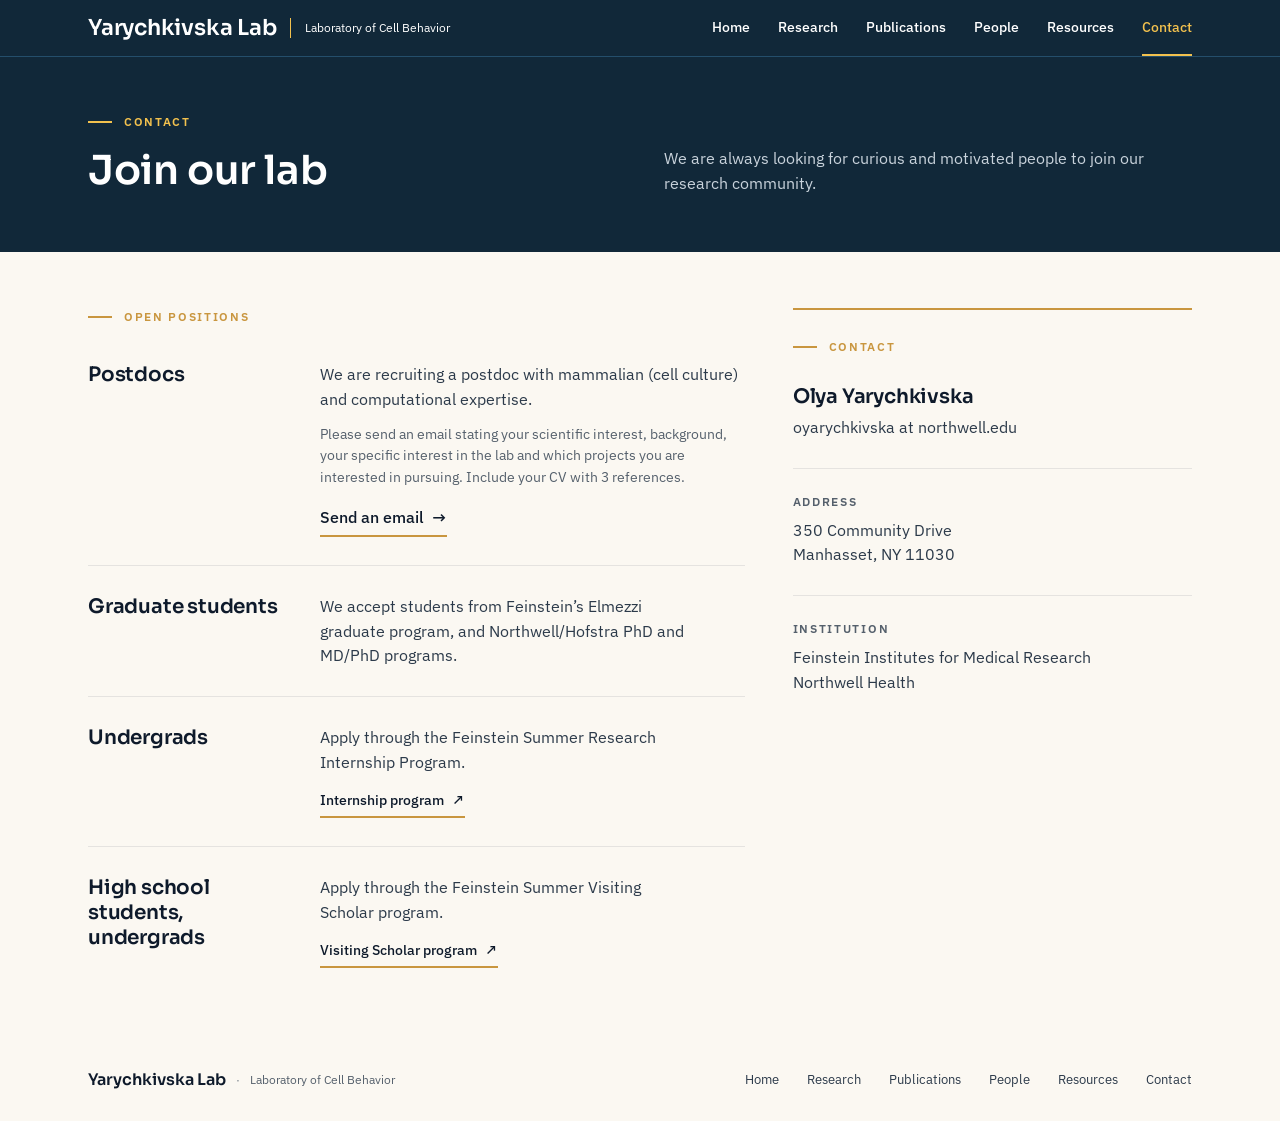
==== contact.html @ ba49e0a5 "Add all pages and responsive header from updated design Research, Publications, People, Resources an" ====
<!DOCTYPE html>
<html lang="en">
<head>
<meta charset="utf-8">
<meta name="viewport" content="width=device-width, initial-scale=1">
<title>Contact — Yarychkivska Lab</title>
<meta name="description" content="Join the Yarychkivska Lab: open positions for postdocs, graduate, undergraduate, and high school students.">
<link rel="preconnect" href="https://fonts.googleapis.com">
<link rel="preconnect" href="https://fonts.gstatic.com" crossorigin>
<link rel="stylesheet" href="https://fonts.googleapis.com/css2?family=IBM+Plex+Sans:ital,wght@0,300..700;1,300..700&family=Sora:wght@300..700&display=swap">
<link rel="stylesheet" href="css/styles.css">
</head>
<body data-page="Contact">
<div class="page">
  <div data-site-header></div>

  <main>
    <section class="inverse on-dark page-hero">
      <div class="container" style="display:grid;grid-template-columns:repeat(auto-fit,minmax(min(100%,420px),1fr));gap:24px 48px;align-items:end">
        <div class="section-heading large">
          <div class="eyebrow">Contact</div>
          <h1>Join our lab</h1>
        </div>
        <p class="muted" style="max-width:480px">We are always looking for curious and motivated people to join our research community.</p>
      </div>
    </section>

    <section style="padding:56px 0 72px">
      <div class="container" style="display:flex;flex-wrap:wrap;gap:48px">
        <div class="stack" style="flex:1.7 1 420px;min-width:0">
          <div class="eyebrow">Open positions</div>
          <div class="stack" style="margin-top:8px">
            <article class="position">
              <h3>Postdocs</h3>
              <div class="content">
                <p class="body-text">We are recruiting a postdoc with mammalian (cell culture) and computational expertise.</p>
                <p style="font-size:14px;line-height:var(--lh-body);color:var(--text-muted)">Please send an email stating your scientific interest, background, your specific interest in the lab and which projects you are interested in pursuing. Include your CV with 3 references.</p>
                <div style="margin-top:4px"><a class="arrow-link" href="mailto:oyarychkivska@northwell.edu">Send an email</a></div>
              </div>
            </article>
            <article class="position">
              <h3>Graduate students</h3>
              <div class="content">
                <p class="body-text">We accept students from Feinstein’s Elmezzi graduate program, and Northwell/Hofstra PhD and MD/PhD programs.</p>
              </div>
            </article>
            <article class="position">
              <h3>Undergrads</h3>
              <div class="content">
                <p class="body-text">Apply through the Feinstein Summer Research Internship Program.</p>
                <div><a class="arrow-link external" href="https://feinstein.northwell.edu/education/summer-student-intern-program" target="_blank" rel="noopener">Internship program</a></div>
              </div>
            </article>
            <article class="position">
              <h3>High school students, undergrads</h3>
              <div class="content">
                <p class="body-text">Apply through the Feinstein Summer Visiting Scholar program.</p>
                <div><a class="arrow-link external" href="https://feinstein.northwell.edu/education/summer-student-intern-program" target="_blank" rel="noopener">Visiting Scholar program</a></div>
              </div>
            </article>
          </div>
        </div>

        <aside class="contact-aside">
          <div class="eyebrow">Contact</div>
          <div class="stack" style="gap:6px">
            <h3 class="h3">Olya Yarychkivska</h3>
            <a href="mailto:oyarychkivska@northwell.edu" style="font-size:16px;color:var(--text-body)">oyarychkivska at northwell.edu</a>
          </div>
          <div class="block">
            <span class="label">Address</span>
            <p class="body-text">350 Community Drive<br>Manhasset, NY 11030</p>
          </div>
          <div class="block">
            <span class="label">Institution</span>
            <p class="body-text">Feinstein Institutes for Medical Research<br>Northwell Health</p>
          </div>
        </aside>
      </div>
    </section>
  </main>

  <div data-site-footer></div>
</div>
<script src="js/site.js"></script>
</body>
</html>
---- css/styles.css ----
/* Yarychkivska Lab — design tokens + components (ported from the Claude Design system) */

:root{
  /* Navy */
  --navy-900:#0b1c2a; --navy-800:#112839; --navy-700:#1a3a52; --navy-600:#244e6b; --navy-400:#5d7a91;
  /* Cream / paper */
  --cream-50:#fdfbf7; --cream-100:#fbf8f2; --cream-200:#f5ede6; --cream-300:#ece3d8;
  /* Gold */
  --gold-300:#f2c14e; --gold-400:#e0ad4f; --gold-500:#c9963f; --gold-600:#a87a2c;
  /* Ink */
  --ink-900:#0e1a2b; --ink-700:#2c3a4a; --ink-500:#55606c; --ink-400:#7a838d;
  --line-200:#e5e3e0; --line-300:#d6d2cc;

  /* Semantic */
  --surface-page:var(--cream-100);
  --surface-sunken:var(--cream-200);
  --surface-inverse:var(--navy-800);
  --text-heading:var(--ink-900);
  --text-body:var(--ink-700);
  --text-muted:var(--ink-500);
  --text-caption:var(--ink-500);
  --text-on-inverse-muted:#c9d3dc;
  --accent:var(--gold-500);
  --border-subtle:var(--line-200);
  --border-on-inverse:var(--navy-600);
  --link:var(--ink-900);
  --focus-ring:var(--gold-400);

  /* Typography */
  --font-display:"Sora","IBM Plex Sans",system-ui,sans-serif;
  --font-body:"IBM Plex Sans",system-ui,sans-serif;
  --fs-display:52px; --fs-h1:40px; --fs-h2:30px; --fs-h3:20px; --fs-numeral:40px;
  --fs-body:16px; --fs-eyebrow:12px; --fs-nav:14px;
  --lh-tight:1.1; --lh-snug:1.25; --lh-body:1.55;
  --ls-display:-0.02em; --ls-heading:-0.01em; --ls-eyebrow:0.14em;

  /* Spacing */
  --container-max:1200px;
  --gutter:48px;
  --rule-accent-w:24px; --rule-accent-h:2px;
  --underline-h:2px;
  --button-border-w:1.5px;
  --ease-standard:cubic-bezier(.2,.6,.2,1);
  --dur-base:200ms;
}

@media (max-width:720px){
  :root{ --gutter:20px; --fs-display:36px; --fs-h1:30px; --fs-h2:24px; --fs-numeral:32px; }
}

/* Base */
*,*::before,*::after{box-sizing:border-box}
html{scroll-behavior:smooth}
body{margin:0;background:var(--surface-page);color:var(--text-body);font-family:var(--font-body);font-size:var(--fs-body);line-height:var(--lh-body);-webkit-font-smoothing:antialiased}
h1,h2,h3{font-family:var(--font-display);color:var(--text-heading);margin:0;letter-spacing:var(--ls-heading);text-wrap:balance}
p{margin:0;text-wrap:pretty}
a{color:var(--link);text-decoration:none}
a:hover{color:var(--gold-600)}
a:focus-visible,button:focus-visible{outline:2px solid var(--focus-ring);outline-offset:3px}
img,video{max-width:100%}

/* Layout */
.page{min-height:100vh;display:flex;flex-direction:column}
.page > main{flex:1}
.container{max-width:var(--container-max);margin:0 auto;padding:0 var(--gutter)}
.inverse{background:var(--surface-inverse)}
.sunken{background:var(--surface-sunken)}
.stack{display:flex;flex-direction:column}
.split{display:grid;grid-template-columns:repeat(auto-fit,minmax(min(100%,420px),1fr));gap:48px;align-items:center}
.split-380{display:grid;grid-template-columns:repeat(auto-fit,minmax(min(100%,380px),1fr));gap:48px}
.split-340{display:grid;grid-template-columns:repeat(auto-fit,minmax(min(100%,340px),1fr));gap:24px 48px}
.body-text{font-size:16px;line-height:var(--lh-body);color:var(--text-body)}
.caption{font-size:12px;line-height:1.5;color:var(--text-caption)}
.label{font-size:12px;font-weight:600;letter-spacing:var(--ls-eyebrow);text-transform:uppercase;color:var(--text-muted)}
.label.gold{color:var(--gold-600)}
.numeral{font-family:var(--font-display);font-weight:300;font-size:var(--fs-numeral);line-height:1;color:var(--accent)}
.h2{font-weight:600;font-size:var(--fs-h2);line-height:var(--lh-snug)}
.h3{font-weight:600;font-size:var(--fs-h3);line-height:var(--lh-snug)}

/* Header */
.site-header{position:relative;z-index:20;background:var(--surface-inverse);border-bottom:1px solid var(--border-on-inverse)}
.site-header .container{height:56px;display:flex;align-items:center;justify-content:space-between;gap:24px}
.brand{display:flex;align-items:center;gap:14px;min-width:0}
.brand-name{font-family:var(--font-display);font-weight:600;font-size:22px;color:#fff;letter-spacing:var(--ls-heading);white-space:nowrap}
.brand-rule{width:1px;height:20px;background:var(--gold-300)}
.brand-tagline{font-size:12px;color:#fff;white-space:nowrap}
.site-nav{display:flex;gap:28px;align-self:stretch}
.site-nav a{display:flex;align-items:center;font-size:var(--fs-nav);font-weight:500;color:#fff}
.site-nav a:hover{color:var(--gold-300)}
.site-nav a[aria-current="page"]{color:var(--gold-300);box-shadow:inset 0 -2px 0 var(--gold-300)}
.burger{display:none;width:44px;height:44px;margin-right:-10px;flex-direction:column;align-items:center;justify-content:center;gap:6px;background:transparent;border:0;cursor:pointer;padding:0}
.burger i{display:block;width:22px;height:2px;background:#fff;transition:transform var(--dur-base) var(--ease-standard),opacity var(--dur-base) var(--ease-standard)}
.burger[aria-expanded="true"] i{background:var(--gold-300)}
.burger[aria-expanded="true"] i:nth-child(1){transform:translateY(8px) rotate(45deg)}
.burger[aria-expanded="true"] i:nth-child(2){opacity:0}
.burger[aria-expanded="true"] i:nth-child(3){transform:translateY(-8px) rotate(-45deg)}
.mobile-nav{display:none;position:absolute;left:0;right:0;top:57px;background:var(--surface-inverse);border-bottom:1px solid var(--border-on-inverse);padding:8px var(--gutter) 28px;flex-direction:column}
.mobile-nav a{display:flex;align-items:center;justify-content:space-between;min-height:52px;font-family:var(--font-display);font-weight:600;font-size:20px;letter-spacing:var(--ls-heading);color:#fff;border-bottom:1px solid var(--border-on-inverse)}
.mobile-nav a::after{content:"\2192";font-family:var(--font-body);font-weight:400;font-size:16px;color:var(--gold-300)}
.mobile-nav a[aria-current="page"]{color:var(--gold-300)}
.mobile-nav span{margin-top:20px;font-size:12px;color:var(--text-on-inverse-muted)}

@media (max-width:1099px){ .brand-rule,.brand-tagline{display:none} }
@media (max-width:919px){
  .site-nav{display:none}
  .burger{display:flex}
  .site-header.open .mobile-nav{display:flex}
  .brand-rule,.brand-tagline{display:block}
}
@media (max-width:559px){ .brand-rule,.brand-tagline{display:none} }

/* Eyebrow + section heading */
.eyebrow{display:flex;align-items:center;gap:12px;font-size:var(--fs-eyebrow);font-weight:600;letter-spacing:var(--ls-eyebrow);text-transform:uppercase;color:var(--gold-500)}
.eyebrow::before{content:"";width:var(--rule-accent-w);height:var(--rule-accent-h);background:currentColor;display:block;flex:none}
.on-dark .eyebrow,.eyebrow.on-dark{color:var(--gold-300)}
.section-heading{display:flex;flex-direction:column;gap:14px}
.section-heading h1,.section-heading h2{font-weight:600;font-size:var(--fs-h2);line-height:var(--lh-snug)}
.section-heading.large h1,.section-heading.large h2{font-size:var(--fs-h1)}
.on-dark .section-heading h1,.on-dark .section-heading h2{color:#fff}

/* Arrow link */
.arrow-link{display:inline-flex;align-items:center;gap:8px;font-weight:500;font-size:16px;color:var(--ink-900);padding-bottom:4px;border-bottom:var(--underline-h) solid var(--gold-500);transition:gap var(--dur-base) var(--ease-standard)}
.arrow-link:hover{gap:12px;color:var(--ink-900)}
.arrow-link::after{content:"\2192";font-size:1.05em}
.arrow-link.external{font-size:14px}
.arrow-link.external::after{content:"\2197"}
.on-dark .arrow-link{color:#fff;border-bottom-color:var(--gold-300)}
.on-dark .arrow-link.accent{color:var(--gold-300)}
.links{display:flex;gap:32px;flex-wrap:wrap}

/* Button */
.button{display:inline-flex;align-items:center;gap:10px;padding:14px 32px;border:var(--button-border-w) solid var(--gold-300);background:transparent;color:var(--gold-300);font-family:var(--font-body);font-size:16px;font-weight:500;white-space:nowrap;transition:background var(--dur-base) var(--ease-standard),color var(--dur-base) var(--ease-standard)}
.button::after{content:"\2192"}
.button:hover{background:var(--gold-300);color:var(--navy-800)}

/* Page hero (inner pages) */
.page-hero{padding:56px 0}
.page-hero p.lead{font-size:18px;line-height:var(--lh-body);color:#fff}
.page-hero p.muted{font-size:16px;line-height:var(--lh-body);color:var(--text-on-inverse-muted)}

/* Home hero */
.hero{padding:48px 0 56px}
.hero h1{font-weight:600;font-size:var(--fs-display);line-height:1.05;letter-spacing:var(--ls-display);color:#fff}
.hero .lead{font-size:18px;color:#fff;max-width:560px}
.hero .muted{color:var(--text-on-inverse-muted);max-width:560px}
.hero .links{gap:40px;margin-top:8px}
.hero video{display:block;width:100%;height:auto;aspect-ratio:4/3;background:#000}

/* Figure */
.figure{margin:0;display:flex;flex-direction:column;gap:10px}
.figure-frame{background:#000;overflow:hidden}
.figure-frame img{display:block;width:100%;height:auto;object-fit:cover}
.figure figcaption{font-size:12px;line-height:1.5;color:var(--text-caption)}
.on-dark .figure figcaption{color:var(--text-on-inverse-muted);text-align:right}

/* Approach band */
.approach{padding:24px 32px 28px;display:grid;grid-template-columns:repeat(auto-fit,minmax(min(100%,180px),1fr));gap:32px 24px}
.approach-item{display:flex;flex-direction:column;align-items:center;text-align:center;gap:6px}
.approach-art{width:min(100%,130px);aspect-ratio:300/320;position:relative;overflow:hidden}
.approach-art img{position:absolute;top:-2.5%;width:491.3%;max-width:none;height:auto;mix-blend-mode:screen;opacity:.9}
.approach-num{font-family:var(--font-display);font-weight:300;font-size:24px;line-height:1;color:var(--gold-300)}
.approach-title{font-family:var(--font-display);font-weight:600;font-size:var(--fs-h3);color:#fff}
.approach-text{font-size:14px;line-height:1.45;color:var(--text-on-inverse-muted);max-width:240px}

/* Research list (home) */
.research-item{display:flex;flex-wrap:wrap;align-items:center;gap:12px 32px;padding:22px 0;border-bottom:1px solid var(--border-subtle)}
.research-item:last-child{border-bottom:none}
.research-item .numeral{flex:0 0 56px}
.research-item .body{flex:1 1 300px;min-width:0;display:grid;grid-template-columns:repeat(auto-fit,minmax(min(100%,220px),1fr));align-items:center;gap:8px 32px}
.research-item p{font-size:15px;line-height:1.45;color:var(--text-muted)}

/* Research page articles */
.question{display:flex;flex-wrap:wrap;gap:12px 32px;padding:40px 0;border-top:1px solid var(--border-subtle)}
.question > .numeral{flex:0 0 80px}
.question > .content{flex:1 1 320px;min-width:0}
.question h3{font-weight:600;font-size:24px;line-height:var(--lh-snug)}
.open-q{font-size:15px;line-height:1.45;color:var(--text-heading);padding:12px 0;border-top:1px solid var(--border-subtle)}
.open-q.lg{font-size:16px}
.open-grid{display:grid;grid-template-columns:repeat(auto-fit,minmax(min(100%,200px),1fr));gap:32px 24px}
.open-grid .tile{background:#000;height:220px;display:flex;align-items:center;justify-content:center;overflow:hidden}
.open-grid .tile img{display:block;height:auto;clip-path:inset(2.5%)}

/* Publications */
.pub{display:grid;grid-template-columns:64px minmax(0,1fr);column-gap:24px;padding:24px 0;border-bottom:1px solid var(--border-subtle)}
.pub .year{font-family:var(--font-display);font-weight:300;font-size:24px;line-height:1.2;color:var(--accent)}
.pub h3{font-weight:600;font-size:18px;line-height:var(--lh-snug);text-wrap:pretty}
.pub .authors{font-size:14px;line-height:1.5;color:var(--text-body)}
.pub .authors strong{font-weight:600;color:var(--text-heading)}
.pub .journal{font-size:14px;color:var(--text-muted)}
.pub .links{margin-top:6px}

/* Contact */
.position{display:flex;flex-wrap:wrap;gap:12px 32px;padding:28px 0;border-bottom:1px solid var(--border-subtle)}
.position:last-child{border-bottom:none;padding-bottom:0}
.position h3{flex:0 1 200px;font-weight:600;font-size:var(--fs-h3);line-height:var(--lh-snug)}
.position .content{flex:1 1 280px;min-width:0;display:flex;flex-direction:column;gap:12px}
.contact-aside{flex:1 1 260px;min-width:0;display:flex;flex-direction:column;gap:28px;padding-top:28px;border-top:2px solid var(--gold-500)}
.contact-aside .block{display:flex;flex-direction:column;gap:6px;padding-top:24px;border-top:1px solid var(--border-subtle)}

/* CTA band */
.cta{padding:40px 0}
.cta .container{display:flex;flex-wrap:wrap;align-items:flex-end;justify-content:space-between;gap:20px 40px}
.cta h2{font-weight:600;font-size:30px;color:#fff}
.cta p{flex:1 1 260px;max-width:380px;font-size:14px;line-height:1.5;color:var(--text-on-inverse-muted);padding-bottom:4px}

/* Footer */
.site-footer .container{padding-top:28px;padding-bottom:28px;display:flex;align-items:center;justify-content:space-between;gap:24px;flex-wrap:wrap}
.footer-brand{display:flex;align-items:center;gap:10px}
.footer-brand strong{font-family:var(--font-display);font-weight:600;font-size:16px;color:var(--text-heading)}
.footer-brand span{font-size:12px;color:var(--text-muted)}
.footer-brand .dot{color:var(--ink-400)}
.footer-nav{display:flex;gap:28px;flex-wrap:wrap}
.footer-nav a{font-size:13px;color:var(--text-body)}
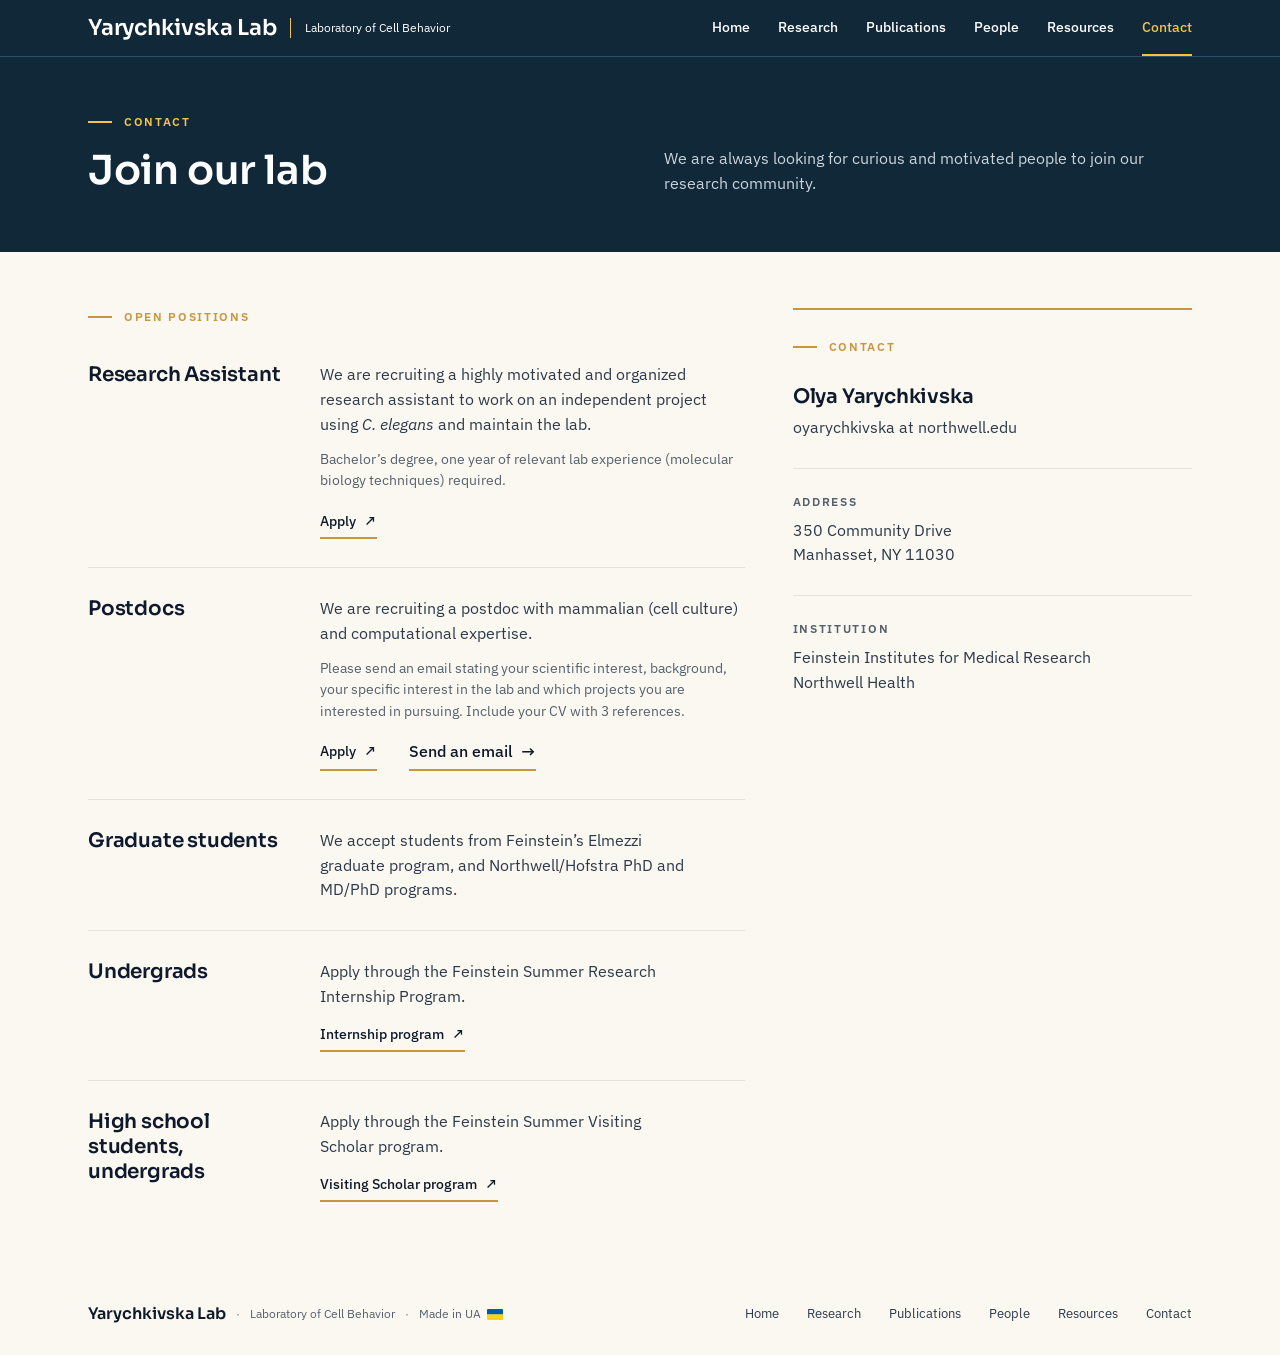
==== commit b10e66a2: "Apply Olya's website corrections - Color-code hero and engulfment figure captions to match image cha" ====
--- a/contact.html
+++ b/contact.html
@@ -31,11 +31,22 @@
           <div class="eyebrow">Open positions</div>
           <div class="stack" style="margin-top:8px">
             <article class="position">
+              <h3>Research Assistant</h3>
+              <div class="content">
+                <p class="body-text">We are recruiting a highly motivated and organized research assistant to work on an independent project using <em>C. elegans</em> and maintain the lab.</p>
+                <p style="font-size:14px;line-height:var(--lh-body);color:var(--text-muted)">Bachelor’s degree, one year of relevant lab experience (molecular biology techniques) required.</p>
+                <div style="margin-top:4px"><a class="arrow-link external" href="https://eppr.fa.us2.oraclecloud.com/hcmUI/CandidateExperience/en/sites/CX_2/job/201948" target="_blank" rel="noopener">Apply</a></div>
+              </div>
+            </article>
+            <article class="position">
               <h3>Postdocs</h3>
               <div class="content">
                 <p class="body-text">We are recruiting a postdoc with mammalian (cell culture) and computational expertise.</p>
                 <p style="font-size:14px;line-height:var(--lh-body);color:var(--text-muted)">Please send an email stating your scientific interest, background, your specific interest in the lab and which projects you are interested in pursuing. Include your CV with 3 references.</p>
-                <div style="margin-top:4px"><a class="arrow-link" href="mailto:oyarychkivska@northwell.edu">Send an email</a></div>
+                <div class="links" style="margin-top:4px">
+                  <a class="arrow-link external" href="https://eppr.fa.us2.oraclecloud.com/hcmUI/CandidateExperience/en/sites/CX_2/job/201936" target="_blank" rel="noopener">Apply</a>
+                  <a class="arrow-link" href="mailto:oyarychkivska@northwell.edu">Send an email</a>
+                </div>
               </div>
             </article>
             <article class="position">
--- a/css/styles.css
+++ b/css/styles.css
@@ -10,6 +10,9 @@
   /* Ink */
   --ink-900:#0e1a2b; --ink-700:#2c3a4a; --ink-500:#55606c; --ink-400:#7a838d;
   --line-200:#e5e3e0; --line-300:#d6d2cc;
+  /* Microscopy channel colors — bright on dark, darker on cream for legibility */
+  --channel-green:#3fe06a; --channel-magenta:#e03fd6;
+  --label-green:#1f9e45; --label-magenta:#c42bbb; --label-blue:#2b55d6;
 
   /* Semantic */
   --surface-page:var(--cream-100);
@@ -209,5 +212,7 @@
 .footer-brand strong{font-family:var(--font-display);font-weight:600;font-size:16px;color:var(--text-heading)}
 .footer-brand span{font-size:12px;color:var(--text-muted)}
 .footer-brand .dot{color:var(--ink-400)}
+.made-in{display:inline-flex;align-items:center;gap:6px;font-size:12px;color:var(--text-muted);white-space:nowrap}
+.made-in svg{display:block;width:16px;height:11px;border-radius:1px}
 .footer-nav{display:flex;gap:28px;flex-wrap:wrap}
 .footer-nav a{font-size:13px;color:var(--text-body)}
